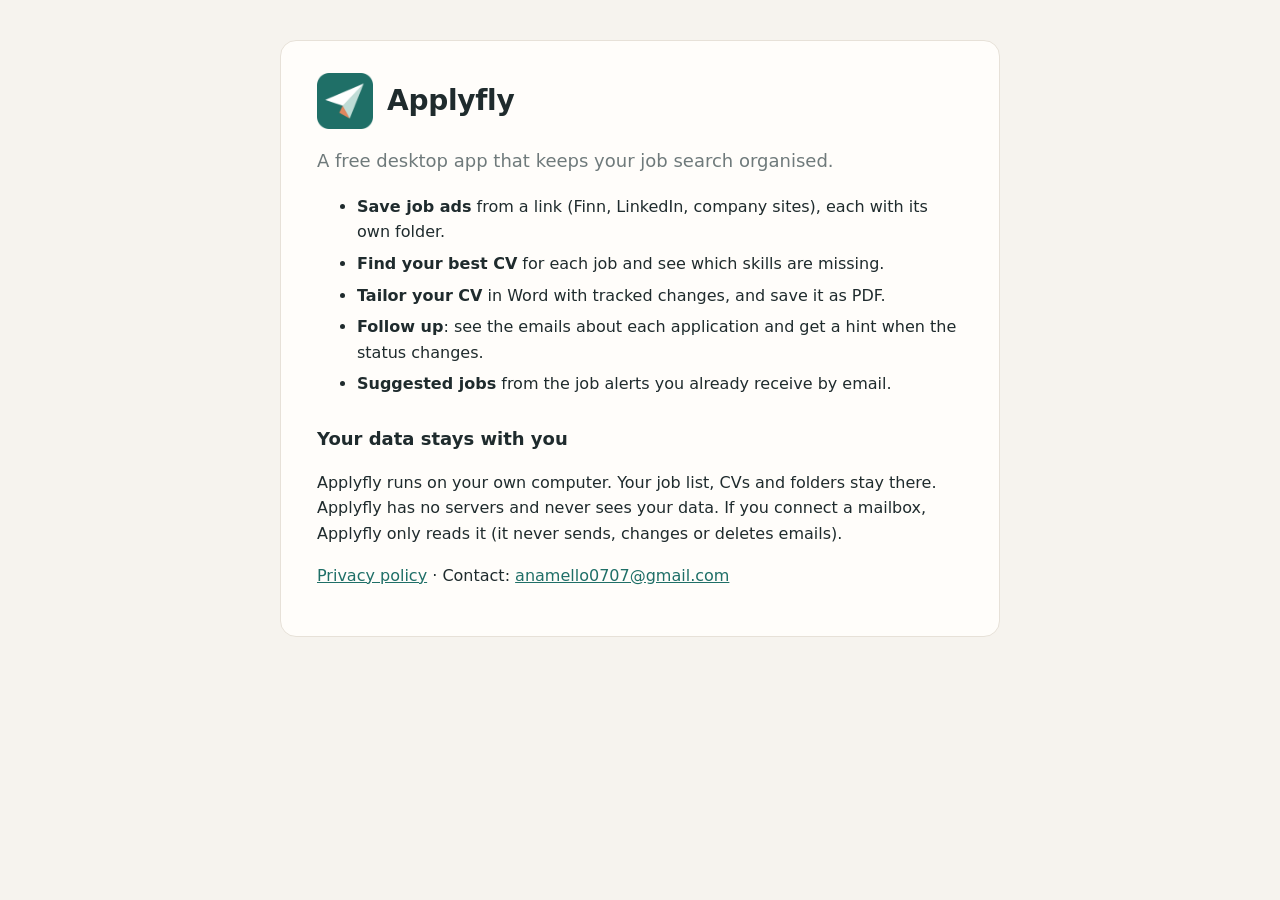
==== index.html @ 6d5746ce "Applyfly home page and privacy policy" ====
<!DOCTYPE html>
<html lang="en">
<head>
<meta charset="utf-8">
<meta name="viewport" content="width=device-width, initial-scale=1">
<title>Applyfly</title>
<link rel="icon" href="icon.png">
<link rel="stylesheet" href="style.css">
</head>
<body>
<main>
  <header><img src="icon.png" alt="" width="56" height="56"><h1>Applyfly</h1></header>
  <p class="lead">A free desktop app that keeps your job search organised.</p>
  <ul>
    <li><b>Save job ads</b> from a link (Finn, LinkedIn, company sites), each with its own folder.</li>
    <li><b>Find your best CV</b> for each job and see which skills are missing.</li>
    <li><b>Tailor your CV</b> in Word with tracked changes, and save it as PDF.</li>
    <li><b>Follow up</b>: see the emails about each application and get a hint when the status changes.</li>
    <li><b>Suggested jobs</b> from the job alerts you already receive by email.</li>
  </ul>
  <h2>Your data stays with you</h2>
  <p>Applyfly runs on your own computer. Your job list, CVs and folders stay there. Applyfly has no servers and never
    sees your data. If you connect a mailbox, Applyfly only reads it (it never sends, changes or deletes emails).</p>
  <p><a href="privacy.html">Privacy policy</a> · Contact: <a href="mailto:anamello0707@gmail.com">anamello0707@gmail.com</a></p>
</main>
</body>
</html>
---- style.css ----
:root { --bg: #f6f3ee; --panel: #fffdfa; --text: #1f2b2d; --muted: #6f7a7b; --accent: #1f6f67; --line: #e7e1d8; }
@media (prefers-color-scheme: dark) {
  :root { --bg: #141a1b; --panel: #1b2224; --text: #e7ebe9; --muted: #95a19f; --accent: #5dbaa9; --line: #2b3537; }
}
* { box-sizing: border-box; }
body { margin: 0; background: var(--bg); color: var(--text); font: 16px/1.6 "Segoe UI", system-ui, -apple-system, sans-serif; }
main { max-width: 720px; margin: 40px auto; padding: 32px 36px; background: var(--panel); border: 1px solid var(--line); border-radius: 16px; }
header { display: flex; align-items: center; gap: 14px; }
h1 { margin: 0; font-size: 28px; letter-spacing: -.01em; }
h2 { font-size: 18px; margin: 28px 0 8px; }
.lead { font-size: 18px; color: var(--muted); }
.muted { color: var(--muted); }
a { color: var(--accent); }
code { background: var(--bg); padding: 1px 6px; border-radius: 5px; }
li { margin-bottom: 6px; }
@media (max-width: 600px) { main { margin: 0; border-radius: 0; border: none; padding: 24px 16px; } }
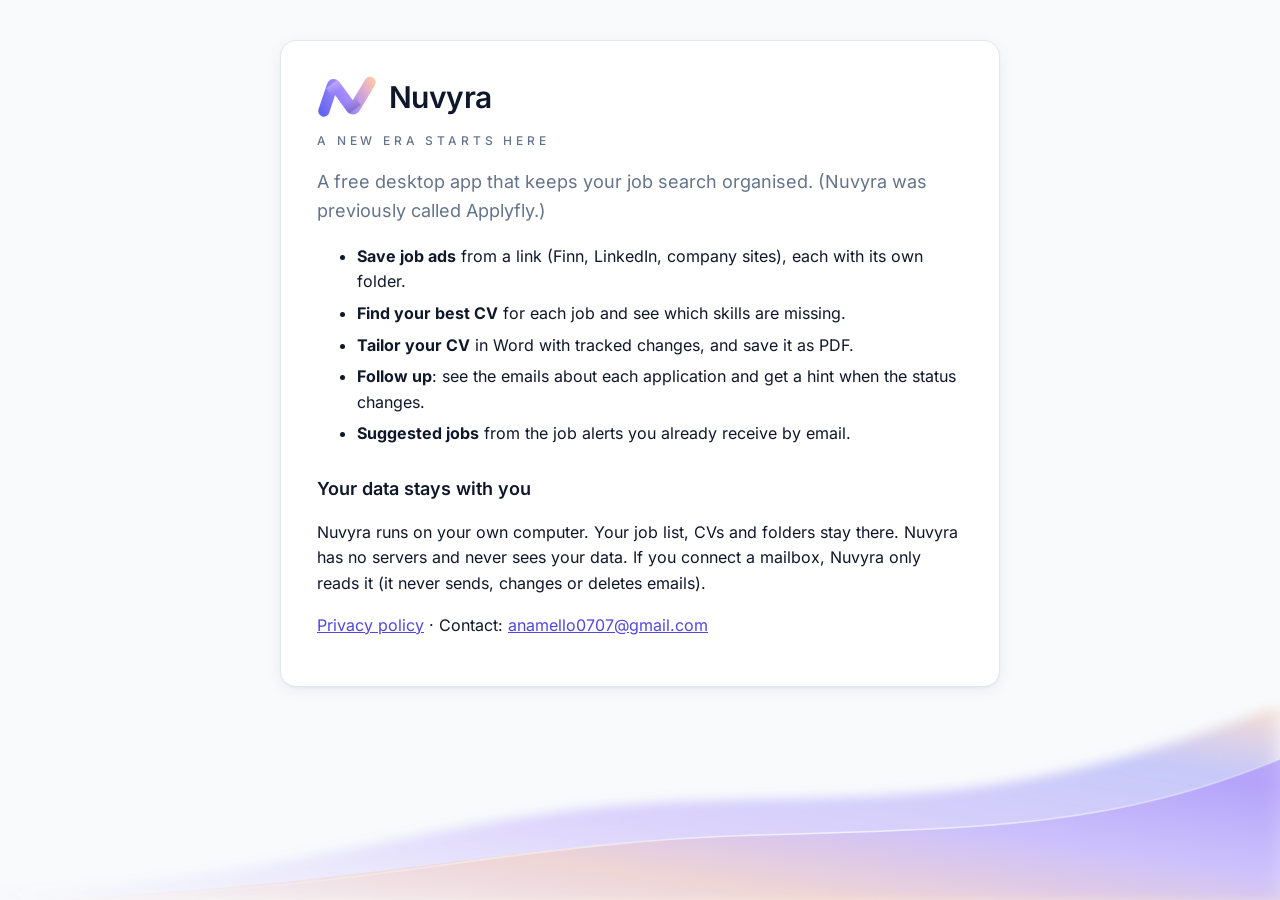
==== commit d0de2337: "Rename to Nuvyra: new name, logo, colours and font The app Applyfly is now called Nuvyra. Home page " ====
--- a/index.html
+++ b/index.html
@@ -3,14 +3,15 @@
 <head>
 <meta charset="utf-8">
 <meta name="viewport" content="width=device-width, initial-scale=1">
-<title>Applyfly</title>
+<title>Nuvyra</title>
 <link rel="icon" href="icon.png">
 <link rel="stylesheet" href="style.css">
 </head>
 <body>
 <main>
-  <header><img src="icon.png" alt="" width="56" height="56"><h1>Applyfly</h1></header>
-  <p class="lead">A free desktop app that keeps your job search organised.</p>
+  <header><img src="logo.svg" alt="" width="60" height="42"><h1>Nuvyra</h1></header>
+  <p class="tagline">A new era starts here</p>
+  <p class="lead">A free desktop app that keeps your job search organised. (Nuvyra was previously called Applyfly.)</p>
   <ul>
     <li><b>Save job ads</b> from a link (Finn, LinkedIn, company sites), each with its own folder.</li>
     <li><b>Find your best CV</b> for each job and see which skills are missing.</li>
@@ -19,8 +20,8 @@
     <li><b>Suggested jobs</b> from the job alerts you already receive by email.</li>
   </ul>
   <h2>Your data stays with you</h2>
-  <p>Applyfly runs on your own computer. Your job list, CVs and folders stay there. Applyfly has no servers and never
-    sees your data. If you connect a mailbox, Applyfly only reads it (it never sends, changes or deletes emails).</p>
+  <p>Nuvyra runs on your own computer. Your job list, CVs and folders stay there. Nuvyra has no servers and never
+    sees your data. If you connect a mailbox, Nuvyra only reads it (it never sends, changes or deletes emails).</p>
   <p><a href="privacy.html">Privacy policy</a> · Contact: <a href="mailto:anamello0707@gmail.com">anamello0707@gmail.com</a></p>
 </main>
 </body>
--- a/style.css
+++ b/style.css
@@ -1,16 +1,22 @@
-:root { --bg: #f6f3ee; --panel: #fffdfa; --text: #1f2b2d; --muted: #6f7a7b; --accent: #1f6f67; --line: #e7e1d8; }
+/* Nuvyra brand: navy #0F172A, indigo #6366F1 (text/links #4F46E5), lavender #A78BFA, peach #FBC9A7, off-white #F8FAFC. Typeface Inter. */
+@font-face { font-family: "Inter"; font-style: normal; font-weight: 100 900; font-display: swap;
+  src: url(fonts/inter-latin-wght-normal.woff2) format("woff2"); }
+:root { --bg: #f8fafc; --panel: #ffffff; --text: #0f172a; --muted: #64748b; --accent: #4f46e5; --line: #e2e8f0; --sunken: #f1f5f9; }
 @media (prefers-color-scheme: dark) {
-  :root { --bg: #141a1b; --panel: #1b2224; --text: #e7ebe9; --muted: #95a19f; --accent: #5dbaa9; --line: #2b3537; }
+  :root { --bg: #0a0f1e; --panel: #0f172a; --text: #f1f5f9; --muted: #94a3b8; --accent: #a78bfa; --line: #243049; --sunken: #18223a; }
 }
 * { box-sizing: border-box; }
-body { margin: 0; background: var(--bg); color: var(--text); font: 16px/1.6 "Segoe UI", system-ui, -apple-system, sans-serif; }
-main { max-width: 720px; margin: 40px auto; padding: 32px 36px; background: var(--panel); border: 1px solid var(--line); border-radius: 16px; }
-header { display: flex; align-items: center; gap: 14px; }
-h1 { margin: 0; font-size: 28px; letter-spacing: -.01em; }
-h2 { font-size: 18px; margin: 28px 0 8px; }
+html { min-height: 100%; background: url(wave.svg) right bottom / 100% 260px no-repeat, var(--bg); }
+body { margin: 0; color: var(--text); font: 16px/1.6 "Inter", "Segoe UI", system-ui, -apple-system, sans-serif; padding-bottom: 120px; }
+main { max-width: 720px; margin: 40px auto; padding: 32px 36px; background: var(--panel); border: 1px solid var(--line); border-radius: 16px;
+  box-shadow: 0 1px 2px rgba(15, 23, 42, .04), 0 4px 16px rgba(15, 23, 42, .06); }
+header { display: flex; align-items: center; gap: 12px; }
+h1 { margin: 0; font-size: 30px; font-weight: 600; letter-spacing: -.02em; }
+.tagline { margin: 10px 0 0; font-size: 12px; font-weight: 500; letter-spacing: .32em; text-transform: uppercase; color: var(--muted); }
+h2 { font-size: 18px; font-weight: 600; margin: 28px 0 8px; }
 .lead { font-size: 18px; color: var(--muted); }
 .muted { color: var(--muted); }
 a { color: var(--accent); }
-code { background: var(--bg); padding: 1px 6px; border-radius: 5px; }
+code { background: var(--sunken); padding: 1px 6px; border-radius: 5px; }
 li { margin-bottom: 6px; }
 @media (max-width: 600px) { main { margin: 0; border-radius: 0; border: none; padding: 24px 16px; } }
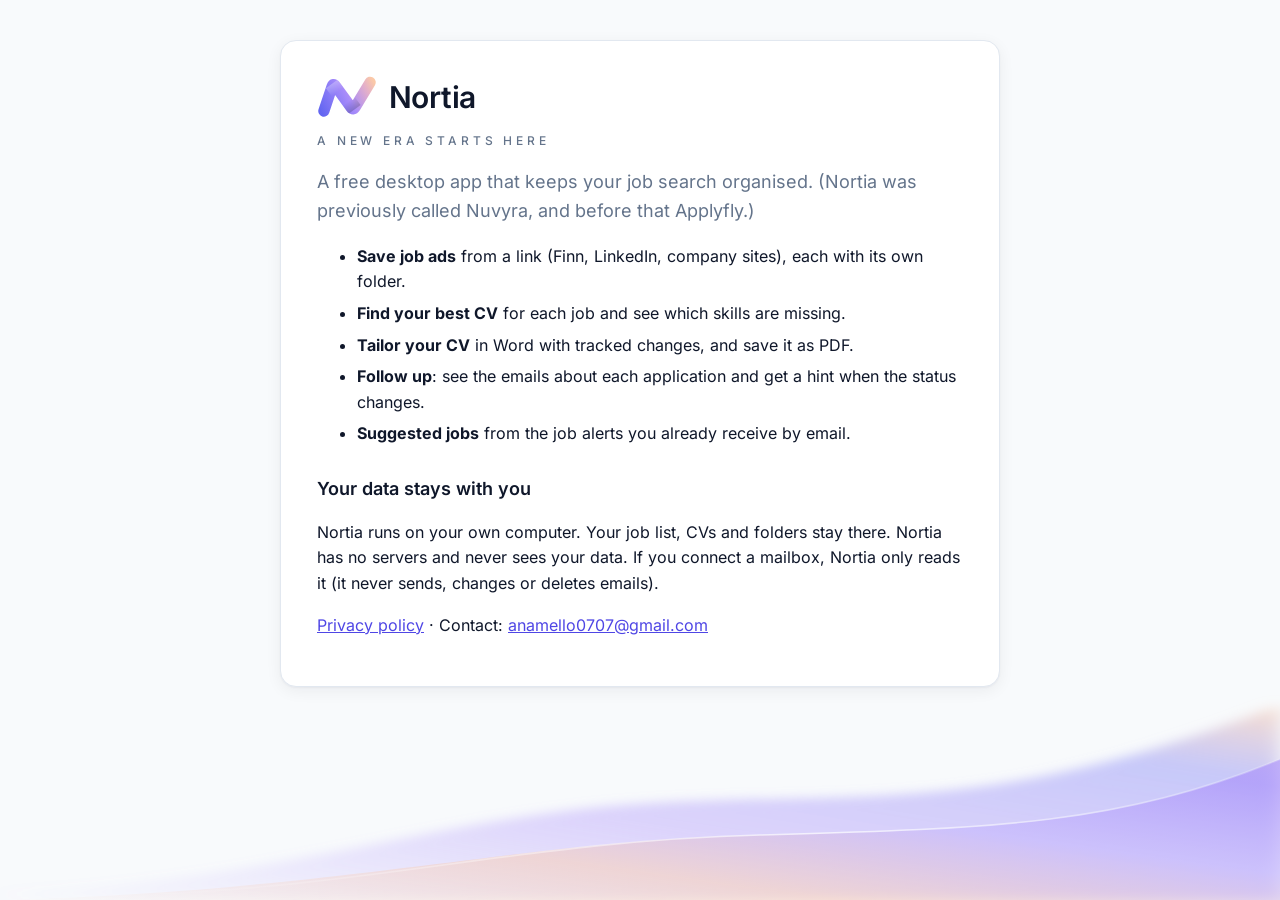
==== commit 0921a46d: "Rename to Nortia The app Nuvyra is now called Nortia. Home page and privacy policy use the new name," ====
--- a/index.html
+++ b/index.html
@@ -3,15 +3,15 @@
 <head>
 <meta charset="utf-8">
 <meta name="viewport" content="width=device-width, initial-scale=1">
-<title>Nuvyra</title>
+<title>Nortia</title>
 <link rel="icon" href="icon.png">
 <link rel="stylesheet" href="style.css">
 </head>
 <body>
 <main>
-  <header><img src="logo.svg" alt="" width="60" height="42"><h1>Nuvyra</h1></header>
+  <header><img src="logo.svg" alt="" width="60" height="42"><h1>Nortia</h1></header>
   <p class="tagline">A new era starts here</p>
-  <p class="lead">A free desktop app that keeps your job search organised. (Nuvyra was previously called Applyfly.)</p>
+  <p class="lead">A free desktop app that keeps your job search organised. (Nortia was previously called Nuvyra, and before that Applyfly.)</p>
   <ul>
     <li><b>Save job ads</b> from a link (Finn, LinkedIn, company sites), each with its own folder.</li>
     <li><b>Find your best CV</b> for each job and see which skills are missing.</li>
@@ -20,8 +20,8 @@
     <li><b>Suggested jobs</b> from the job alerts you already receive by email.</li>
   </ul>
   <h2>Your data stays with you</h2>
-  <p>Nuvyra runs on your own computer. Your job list, CVs and folders stay there. Nuvyra has no servers and never
-    sees your data. If you connect a mailbox, Nuvyra only reads it (it never sends, changes or deletes emails).</p>
+  <p>Nortia runs on your own computer. Your job list, CVs and folders stay there. Nortia has no servers and never
+    sees your data. If you connect a mailbox, Nortia only reads it (it never sends, changes or deletes emails).</p>
   <p><a href="privacy.html">Privacy policy</a> · Contact: <a href="mailto:anamello0707@gmail.com">anamello0707@gmail.com</a></p>
 </main>
 </body>
--- a/style.css
+++ b/style.css
@@ -1,4 +1,4 @@
-/* Nuvyra brand: navy #0F172A, indigo #6366F1 (text/links #4F46E5), lavender #A78BFA, peach #FBC9A7, off-white #F8FAFC. Typeface Inter. */
+/* Nortia brand: navy #0F172A, indigo #6366F1 (text/links #4F46E5), lavender #A78BFA, peach #FBC9A7, off-white #F8FAFC. Typeface Inter. */
 @font-face { font-family: "Inter"; font-style: normal; font-weight: 100 900; font-display: swap;
   src: url(fonts/inter-latin-wght-normal.woff2) format("woff2"); }
 :root { --bg: #f8fafc; --panel: #ffffff; --text: #0f172a; --muted: #64748b; --accent: #4f46e5; --line: #e2e8f0; --sunken: #f1f5f9; }
